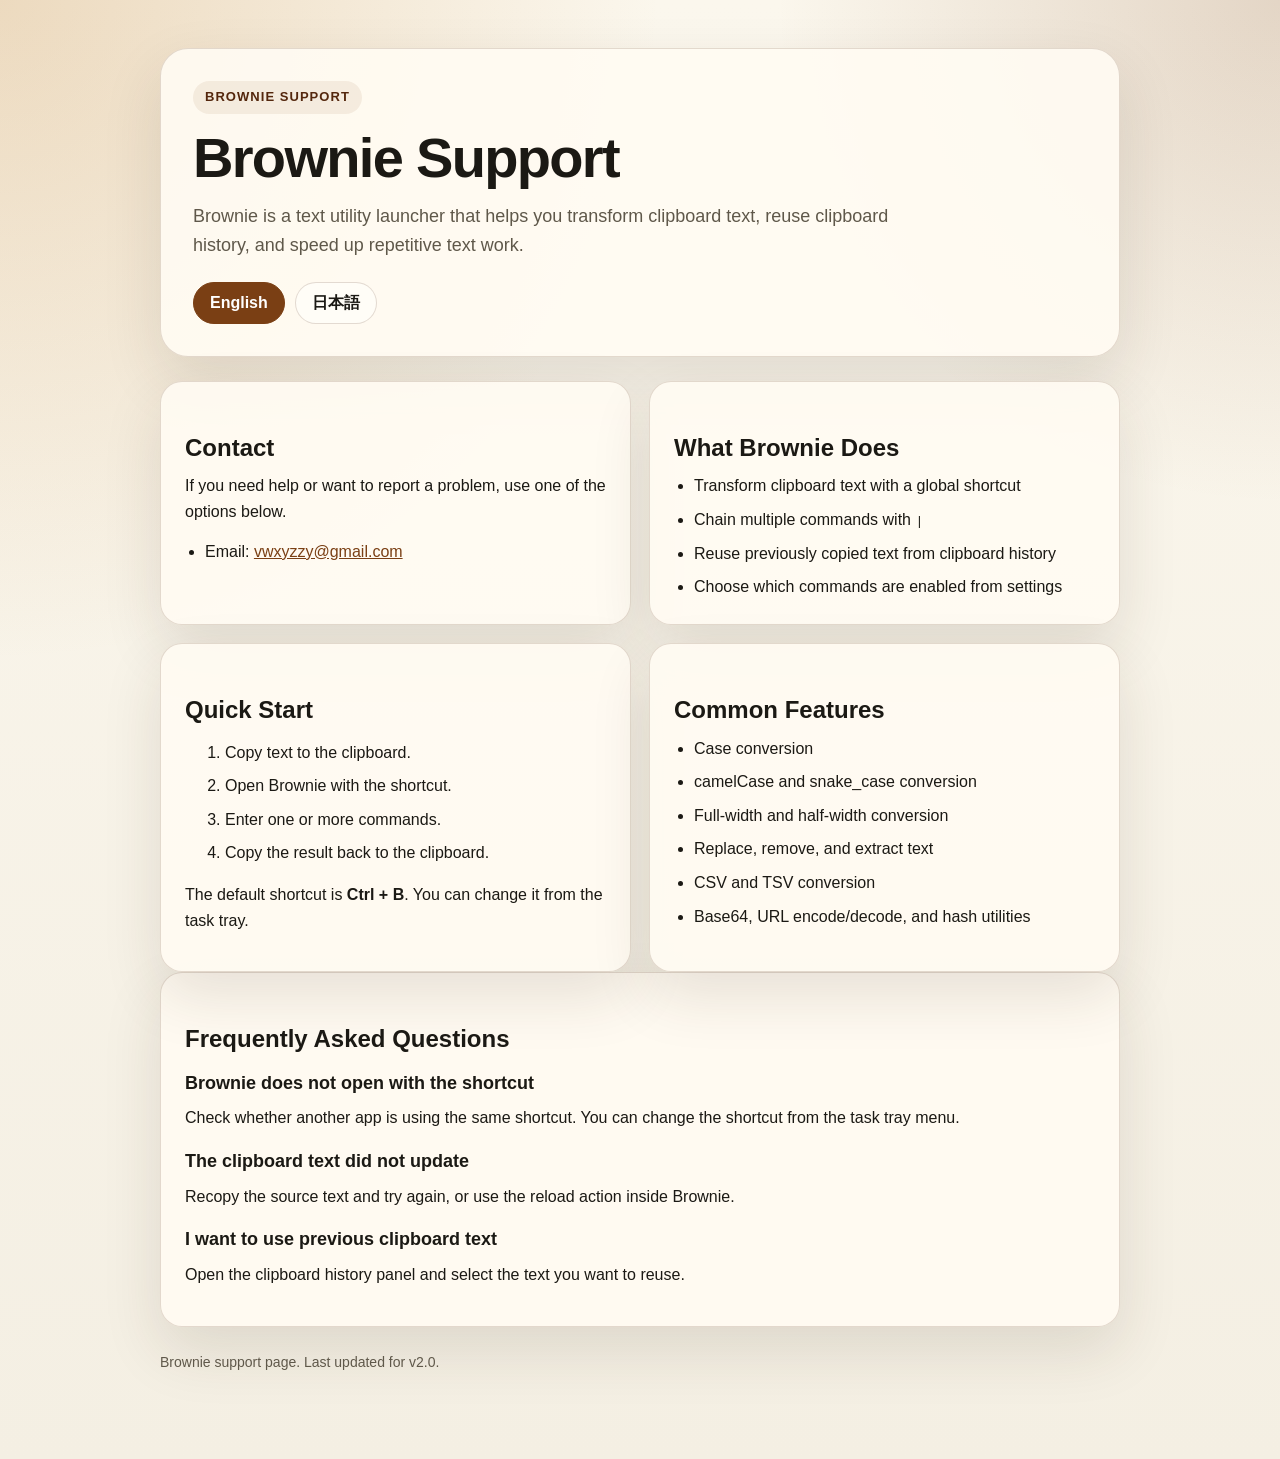
==== en.html @ 69c0fb90 "initial commit" ====
<!doctype html>
<html lang="en">
  <head>
    <meta charset="UTF-8" />
    <meta name="viewport" content="width=device-width, initial-scale=1.0" />
    <title>Brownie Support</title>
    <meta
      name="description"
      content="Support page for Brownie, a clipboard text transformation launcher for Windows."
    />
    <link rel="stylesheet" href="./styles.css" />
  </head>
  <body>
    <main class="page">
      <section class="hero">
        <p class="eyebrow">Brownie Support</p>
        <h1>Brownie Support</h1>
        <p class="lead">
          Brownie is a text utility launcher that helps you transform clipboard
          text, reuse clipboard history, and speed up repetitive text work.
        </p>
        <div class="language-switch">
          <a href="./en.html" class="active">English</a>
          <a href="./ja.html">日本語</a>
        </div>
      </section>

      <section class="grid">
        <article class="card">
          <h2>Contact</h2>
          <p>If you need help or want to report a problem, use one of the options below.</p>
          <ul>
            <li>Email: <a href="mailto:vwxyzzy@gmail.com">vwxyzzy@gmail.com</a></li>
          </ul>
        </article>

        <article class="card">
          <h2>What Brownie Does</h2>
          <ul>
            <li>Transform clipboard text with a global shortcut</li>
            <li>Chain multiple commands with <code>|</code></li>
            <li>Reuse previously copied text from clipboard history</li>
            <li>Choose which commands are enabled from settings</li>
          </ul>
        </article>

        <article class="card">
          <h2>Quick Start</h2>
          <ol>
            <li>Copy text to the clipboard.</li>
            <li>Open Brownie with the shortcut.</li>
            <li>Enter one or more commands.</li>
            <li>Copy the result back to the clipboard.</li>
          </ol>
          <p>The default shortcut is <strong>Ctrl + B</strong>. You can change it from the task tray.</p>
        </article>

        <article class="card">
          <h2>Common Features</h2>
          <ul>
            <li>Case conversion</li>
            <li>camelCase and snake_case conversion</li>
            <li>Full-width and half-width conversion</li>
            <li>Replace, remove, and extract text</li>
            <li>CSV and TSV conversion</li>
            <li>Base64, URL encode/decode, and hash utilities</li>
          </ul>
        </article>
      </section>

      <section class="card">
        <h2>Frequently Asked Questions</h2>
        <div class="faq-item">
          <h3>Brownie does not open with the shortcut</h3>
          <p>
            Check whether another app is using the same shortcut. You can change
            the shortcut from the task tray menu.
          </p>
        </div>
        <div class="faq-item">
          <h3>The clipboard text did not update</h3>
          <p>
            Recopy the source text and try again, or use the reload action inside
            Brownie.
          </p>
        </div>
        <div class="faq-item">
          <h3>I want to use previous clipboard text</h3>
          <p>
            Open the clipboard history panel and select the text you want to reuse.
          </p>
        </div>
      </section>

      <p class="footer">
        Brownie support page. Last updated for v2.0.
      </p>
    </main>
  </body>
</html>
---- styles.css ----
:root {
  --bg: #f4efe3;
  --panel: rgba(255, 251, 242, 0.92);
  --panel-strong: #fffdf7;
  --text: #1b1914;
  --muted: #5f584a;
  --accent: #7a3f14;
  --accent-strong: #54270d;
  --border: rgba(84, 39, 13, 0.16);
  --shadow: 0 24px 60px rgba(58, 38, 24, 0.12);
}

* {
  box-sizing: border-box;
}

html {
  font-family:
    "Avenir Next",
    "Segoe UI",
    sans-serif;
  line-height: 1.6;
  color: var(--text);
  background:
    radial-gradient(circle at top left, rgba(199, 143, 72, 0.28), transparent 34%),
    radial-gradient(circle at top right, rgba(122, 63, 20, 0.18), transparent 26%),
    linear-gradient(180deg, #fbf7ed 0%, #f4efe3 100%);
}

body {
  margin: 0;
}

a {
  color: var(--accent);
}

.page {
  width: min(960px, calc(100% - 32px));
  margin: 0 auto;
  padding: 48px 0 72px;
}

.hero {
  background: var(--panel);
  border: 1px solid var(--border);
  border-radius: 28px;
  box-shadow: var(--shadow);
  padding: 32px;
}

.eyebrow {
  display: inline-block;
  margin: 0 0 12px;
  padding: 6px 12px;
  border-radius: 999px;
  background: rgba(122, 63, 20, 0.08);
  color: var(--accent-strong);
  font-size: 13px;
  font-weight: 700;
  letter-spacing: 0.08em;
  text-transform: uppercase;
}

h1,
h2,
h3 {
  margin: 0 0 12px;
  line-height: 1.15;
}

h1 {
  font-size: clamp(34px, 6vw, 56px);
  letter-spacing: -0.03em;
}

h2 {
  font-size: 24px;
  margin-top: 28px;
}

h3 {
  font-size: 18px;
  margin-top: 20px;
}

p {
  margin: 0 0 14px;
}

.lead {
  max-width: 720px;
  color: var(--muted);
  font-size: 18px;
}

.language-switch {
  display: flex;
  gap: 10px;
  flex-wrap: wrap;
  margin-top: 22px;
}

.language-switch a,
.button-link {
  display: inline-flex;
  align-items: center;
  justify-content: center;
  min-height: 42px;
  padding: 0 16px;
  border-radius: 999px;
  border: 1px solid var(--border);
  background: var(--panel-strong);
  color: var(--text);
  font-weight: 700;
  text-decoration: none;
}

.language-switch a.active {
  background: var(--accent);
  border-color: var(--accent);
  color: #fff;
}

.grid {
  display: grid;
  grid-template-columns: repeat(2, minmax(0, 1fr));
  gap: 18px;
  margin-top: 24px;
}

.card {
  background: var(--panel);
  border: 1px solid var(--border);
  border-radius: 22px;
  box-shadow: var(--shadow);
  padding: 24px;
}

.card ul {
  margin: 0;
  padding-left: 20px;
}

.card li + li {
  margin-top: 8px;
}

.faq-item + .faq-item {
  margin-top: 18px;
}

.footer {
  color: var(--muted);
  font-size: 14px;
  margin-top: 24px;
}

@media (max-width: 760px) {
  .page {
    width: min(100% - 20px, 960px);
    padding: 20px 0 40px;
  }

  .hero,
  .card {
    padding: 20px;
    border-radius: 20px;
  }

  .grid {
    grid-template-columns: 1fr;
  }

  .lead {
    font-size: 16px;
  }
}
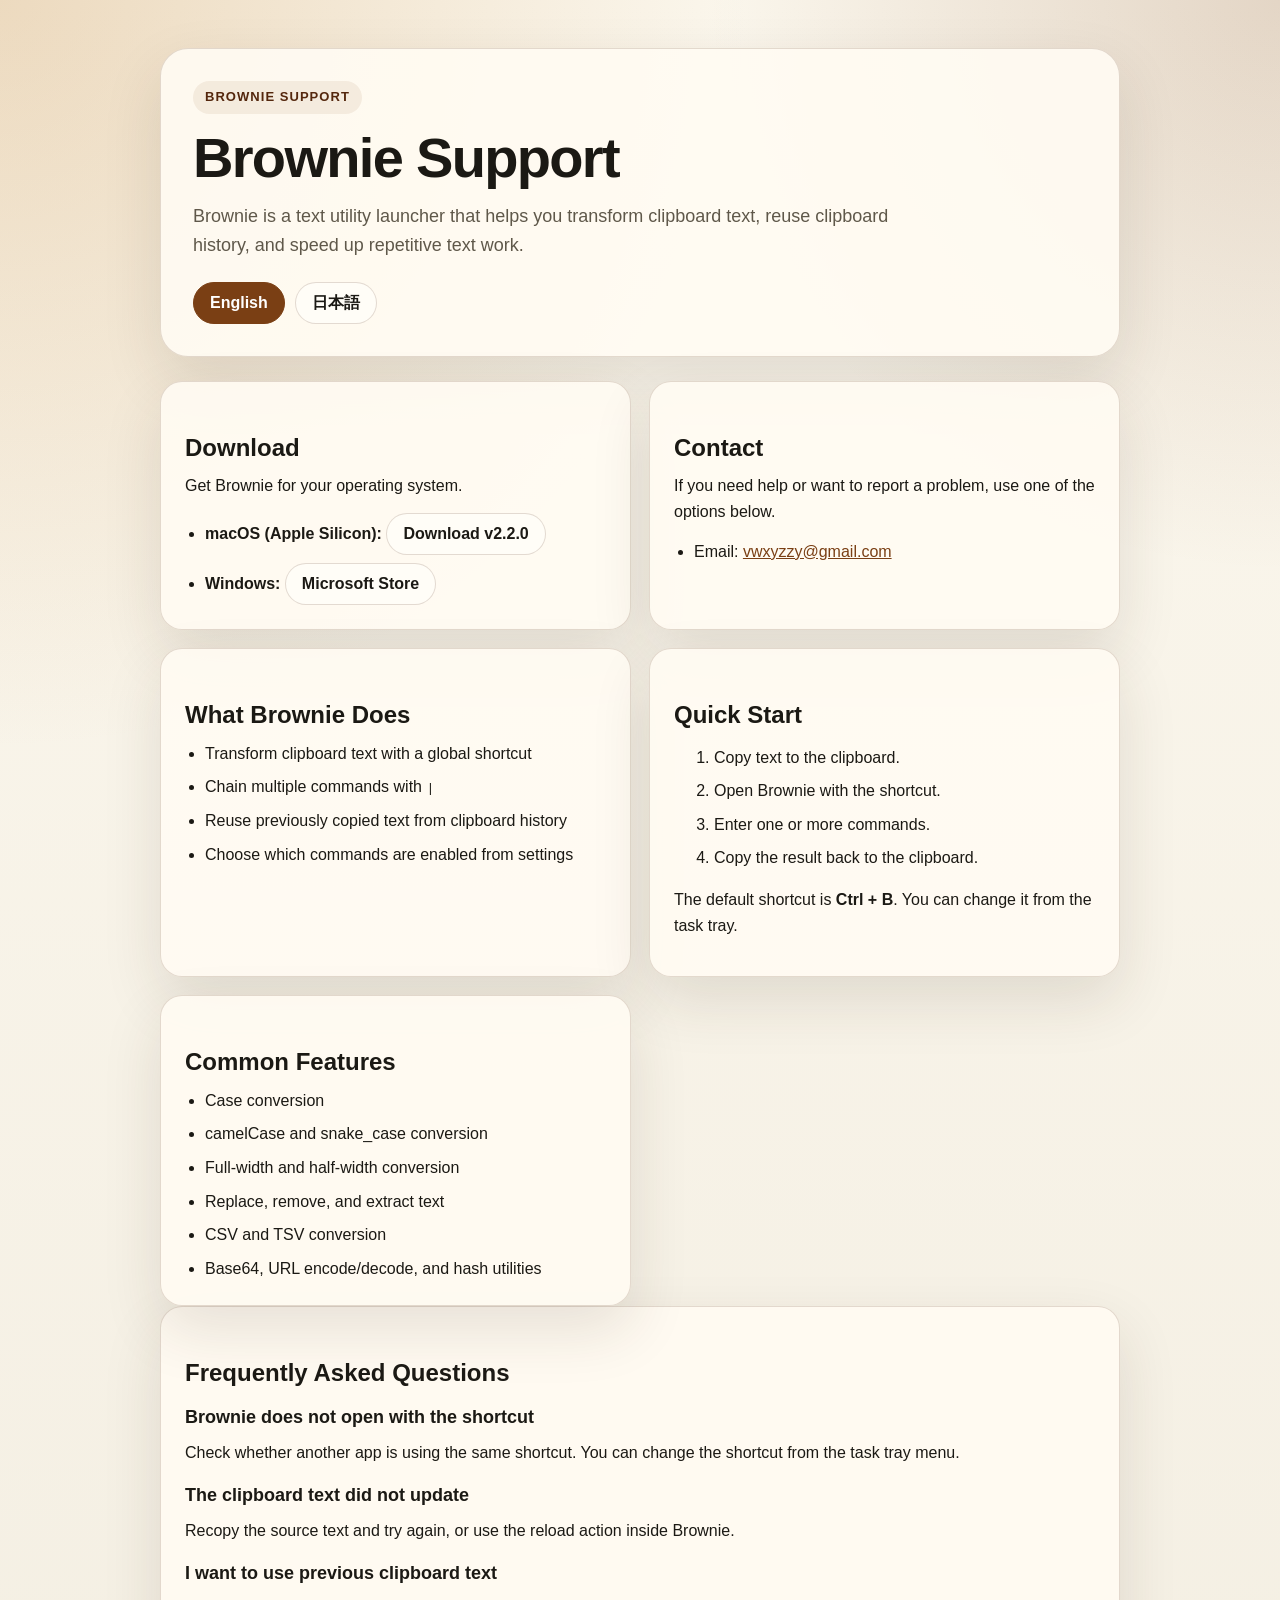
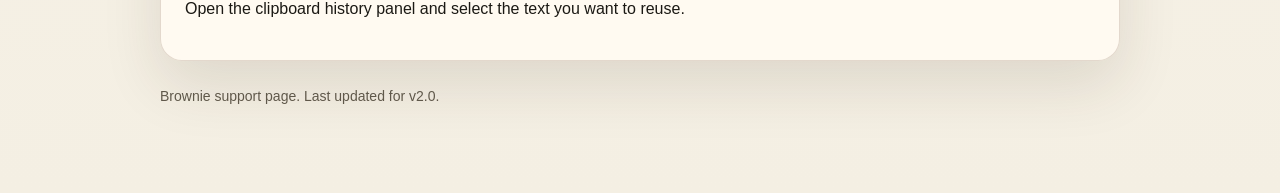
==== commit da125ec1: "ダウンロード情報を追加" ====
--- a/en.html
+++ b/en.html
@@ -26,6 +26,15 @@
       </section>
 
       <section class="grid">
+        <article class="card">
+          <h2>Download</h2>
+          <p>Get Brownie for your operating system.</p>
+          <ul>
+            <li><strong>macOS (Apple Silicon):</strong> <a href="https://github.com/hosokawat/brownie_support/releases/download/v2.2.0/Brownie-darwin-arm64-2.2.0.zip" class="button-link" target="_blank">Download v2.2.0</a></li>
+            <li><strong>Windows:</strong> <a href="https://apps.microsoft.com/detail/9nm58600cm3c" class="button-link" target="_blank">Microsoft Store</a></li>
+          </ul>
+        </article>
+
         <article class="card">
           <h2>Contact</h2>
           <p>If you need help or want to report a problem, use one of the options below.</p>
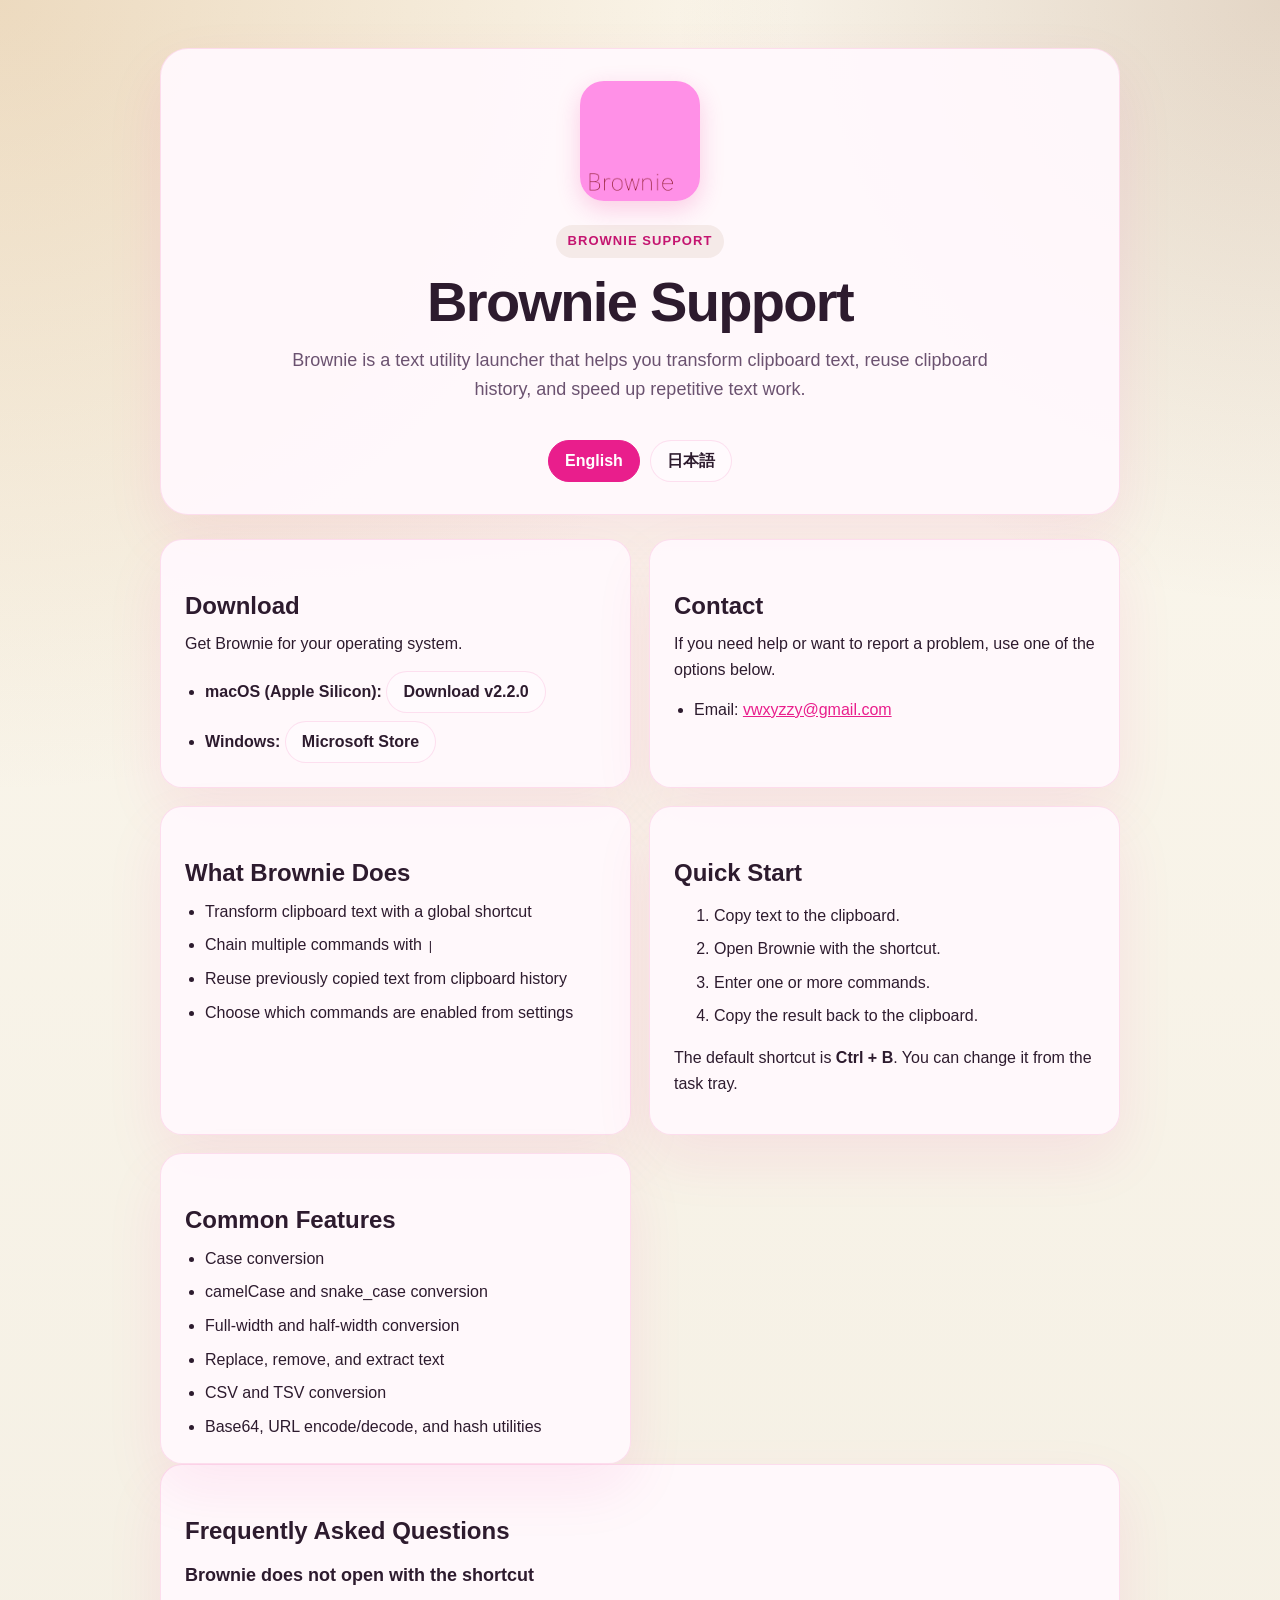
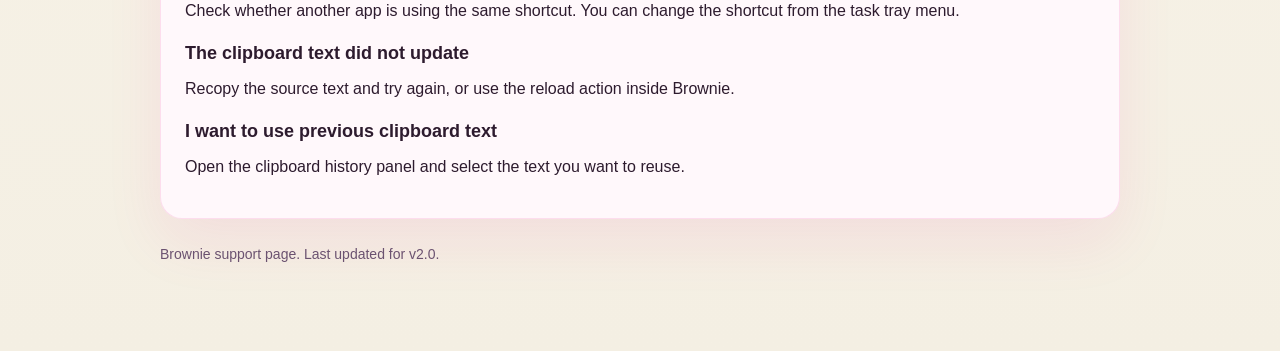
==== commit 33feba1c: "ロゴを追加" ====
--- a/en.html
+++ b/en.html
@@ -9,10 +9,12 @@
       content="Support page for Brownie, a clipboard text transformation launcher for Windows."
     />
     <link rel="stylesheet" href="./styles.css" />
+    <link rel="icon" type="image/png" href="./Logo300x300.png" />
   </head>
   <body>
     <main class="page">
       <section class="hero">
+        <img src="./Logo300x300.png" alt="Brownie Logo" class="logo" />
         <p class="eyebrow">Brownie Support</p>
         <h1>Brownie Support</h1>
         <p class="lead">
--- a/styles.css
+++ b/styles.css
@@ -1,13 +1,13 @@
 :root {
-  --bg: #f4efe3;
-  --panel: rgba(255, 251, 242, 0.92);
-  --panel-strong: #fffdf7;
-  --text: #1b1914;
-  --muted: #5f584a;
-  --accent: #7a3f14;
-  --accent-strong: #54270d;
-  --border: rgba(84, 39, 13, 0.16);
-  --shadow: 0 24px 60px rgba(58, 38, 24, 0.12);
+  --bg: #fdf5fa;
+  --panel: rgba(255, 248, 252, 0.95);
+  --panel-strong: #fffafd;
+  --text: #2d1b2e;
+  --muted: #6b5270;
+  --accent: #e91e8c;
+  --accent-strong: #c41570;
+  --border: rgba(233, 30, 140, 0.12);
+  --shadow: 0 24px 60px rgba(233, 30, 140, 0.08);
 }
 
 * {
@@ -47,6 +47,18 @@
   border-radius: 28px;
   box-shadow: var(--shadow);
   padding: 32px;
+  display: flex;
+  flex-direction: column;
+  align-items: center;
+  text-align: center;
+}
+
+.logo {
+  width: 120px;
+  height: 120px;
+  border-radius: 24px;
+  margin-bottom: 24px;
+  box-shadow: 0 8px 24px rgba(233, 30, 140, 0.2);
 }
 
 .eyebrow {
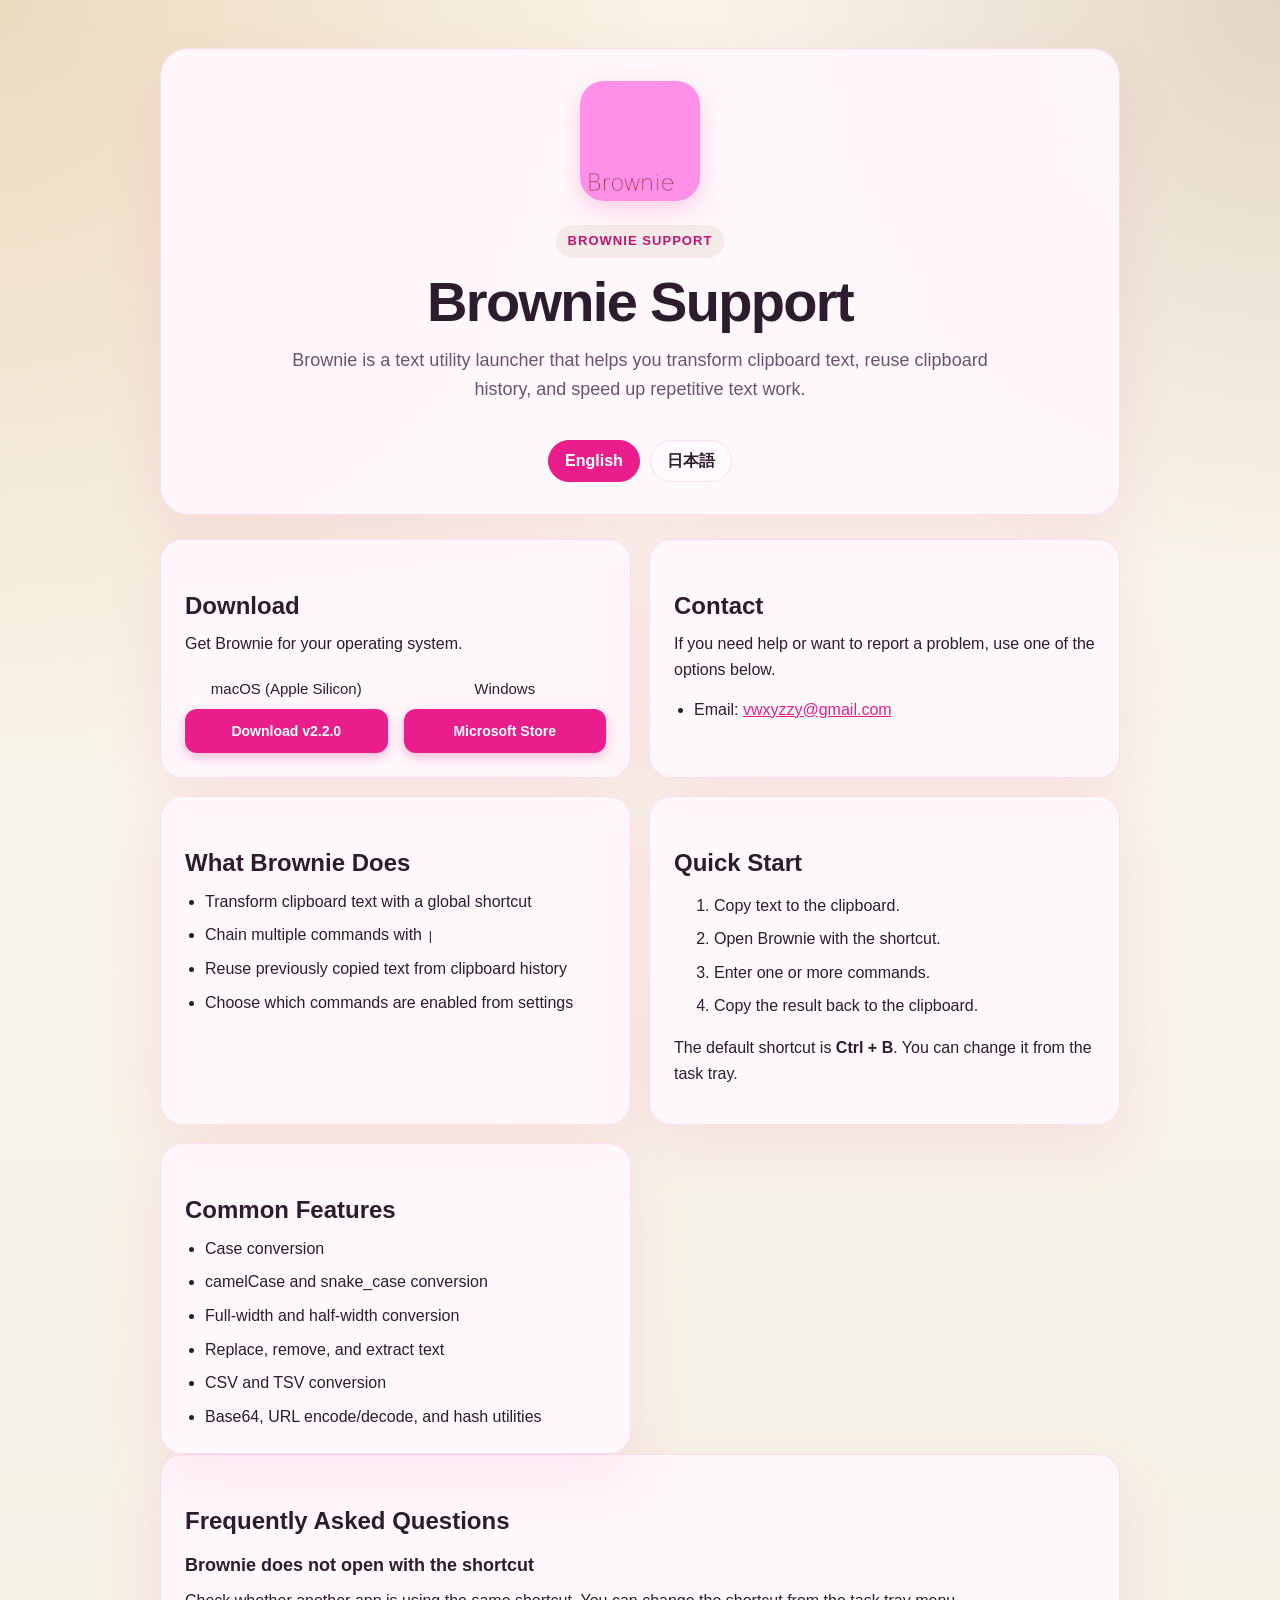
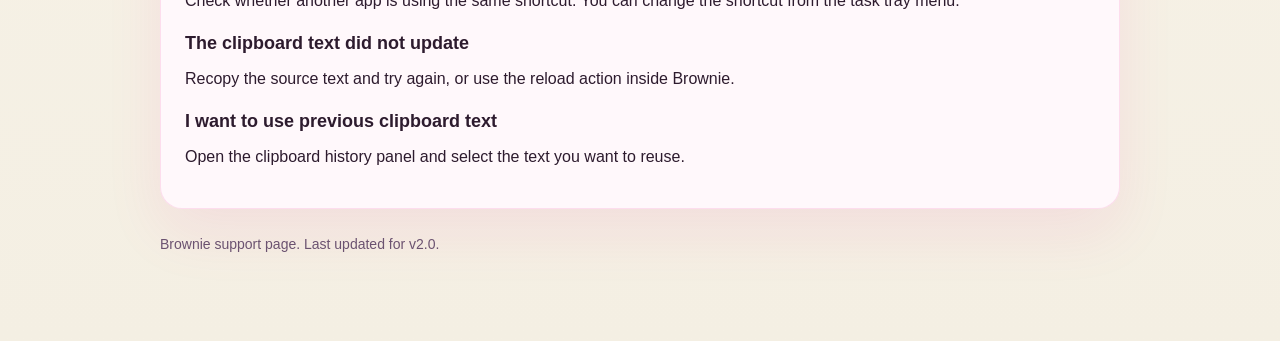
==== commit d9f51604: "ダウンロードボタンをOSに応じて表示切り替え" ====
--- a/en.html
+++ b/en.html
@@ -28,16 +28,22 @@
       </section>
 
       <section class="grid">
-        <article class="card">
+        <article class="card" id="download">
           <h2>Download</h2>
           <p>Get Brownie for your operating system.</p>
-          <ul>
-            <li><strong>macOS (Apple Silicon):</strong> <a href="https://github.com/hosokawat/brownie_support/releases/download/v2.2.0/Brownie-darwin-arm64-2.2.0.zip" class="button-link" target="_blank">Download v2.2.0</a></li>
-            <li><strong>Windows:</strong> <a href="https://apps.microsoft.com/detail/9nm58600cm3c" class="button-link" target="_blank">Microsoft Store</a></li>
-          </ul>
+          <div class="download-buttons">
+            <div class="download-item">
+              <p class="download-label" id="label-macos">macOS (Apple Silicon)</p>
+              <a href="https://github.com/hosokawat/brownie_support/releases/download/v2.2.0/Brownie-darwin-arm64-2.2.0.zip" class="download-button" target="_blank">Download v2.2.0</a>
+            </div>
+            <div class="download-item">
+              <p class="download-label" id="label-windows">Windows</p>
+              <a href="https://apps.microsoft.com/detail/9nm58600cm3c" class="download-button" target="_blank">Microsoft Store</a>
+            </div>
+          </div>
         </article>
 
-        <article class="card">
+        <article class="card" id="contact">
           <h2>Contact</h2>
           <p>If you need help or want to report a problem, use one of the options below.</p>
           <ul>
@@ -45,7 +51,7 @@
           </ul>
         </article>
 
-        <article class="card">
+        <article class="card" id="features">
           <h2>What Brownie Does</h2>
           <ul>
             <li>Transform clipboard text with a global shortcut</li>
@@ -55,7 +61,7 @@
           </ul>
         </article>
 
-        <article class="card">
+        <article class="card" id="quickstart">
           <h2>Quick Start</h2>
           <ol>
             <li>Copy text to the clipboard.</li>
@@ -66,7 +72,7 @@
           <p>The default shortcut is <strong>Ctrl + B</strong>. You can change it from the task tray.</p>
         </article>
 
-        <article class="card">
+        <article class="card" id="common">
           <h2>Common Features</h2>
           <ul>
             <li>Case conversion</li>
@@ -79,7 +85,7 @@
         </article>
       </section>
 
-      <section class="card">
+      <section class="card" id="faq">
         <h2>Frequently Asked Questions</h2>
         <div class="faq-item">
           <h3>Brownie does not open with the shortcut</h3>
@@ -107,5 +113,24 @@
         Brownie support page. Last updated for v2.0.
       </p>
     </main>
+    <script>
+      // Detect user's OS and make the corresponding label bold
+      const userAgent = navigator.userAgent;
+      let userOS = '';
+
+      if (userAgent.includes('Mac')) {
+        userOS = 'macos';
+      } else if (userAgent.includes('Windows')) {
+        userOS = 'windows';
+      }
+
+      if (userOS === 'macos') {
+        const label = document.getElementById('label-macos');
+        if (label) label.classList.add('active');
+      } else if (userOS === 'windows') {
+        const label = document.getElementById('label-windows');
+        if (label) label.classList.add('active');
+      }
+    </script>
   </body>
 </html>
--- a/styles.css
+++ b/styles.css
@@ -158,6 +158,56 @@
   margin-top: 8px;
 }
 
+.download-buttons {
+  display: grid;
+  grid-template-columns: repeat(2, 1fr);
+  gap: 16px;
+  margin-top: 20px;
+}
+
+.download-item {
+  display: flex;
+  flex-direction: column;
+  align-items: center;
+  text-align: center;
+}
+
+.download-label {
+  font-size: 15px;
+  font-weight: 400;
+  color: var(--text);
+  margin: 0 0 8px;
+}
+
+.download-label.active {
+  font-weight: 700;
+}
+
+.download-button {
+  display: inline-flex;
+  align-items: center;
+  justify-content: center;
+  width: 100%;
+  min-height: 44px;
+  padding: 10px 12px;
+  border-radius: 12px;
+  border: none;
+  background: var(--accent);
+  color: #fff;
+  font-weight: 700;
+  font-size: 14px;
+  text-decoration: none;
+  transition: all 0.2s ease;
+  box-shadow: 0 4px 12px rgba(233, 30, 140, 0.3);
+  word-break: break-word;
+}
+
+.download-button:hover {
+  background: var(--accent-strong);
+  box-shadow: 0 8px 20px rgba(233, 30, 140, 0.4);
+  transform: translateY(-2px);
+}
+
 .faq-item + .faq-item {
   margin-top: 18px;
 }
@@ -180,10 +230,20 @@
     border-radius: 20px;
   }
 
+  .logo {
+    width: 100px;
+    height: 100px;
+    margin-bottom: 16px;
+  }
+
   .grid {
     grid-template-columns: 1fr;
   }
 
+  .download-buttons {
+    grid-template-columns: 1fr;
+  }
+
   .lead {
     font-size: 16px;
   }
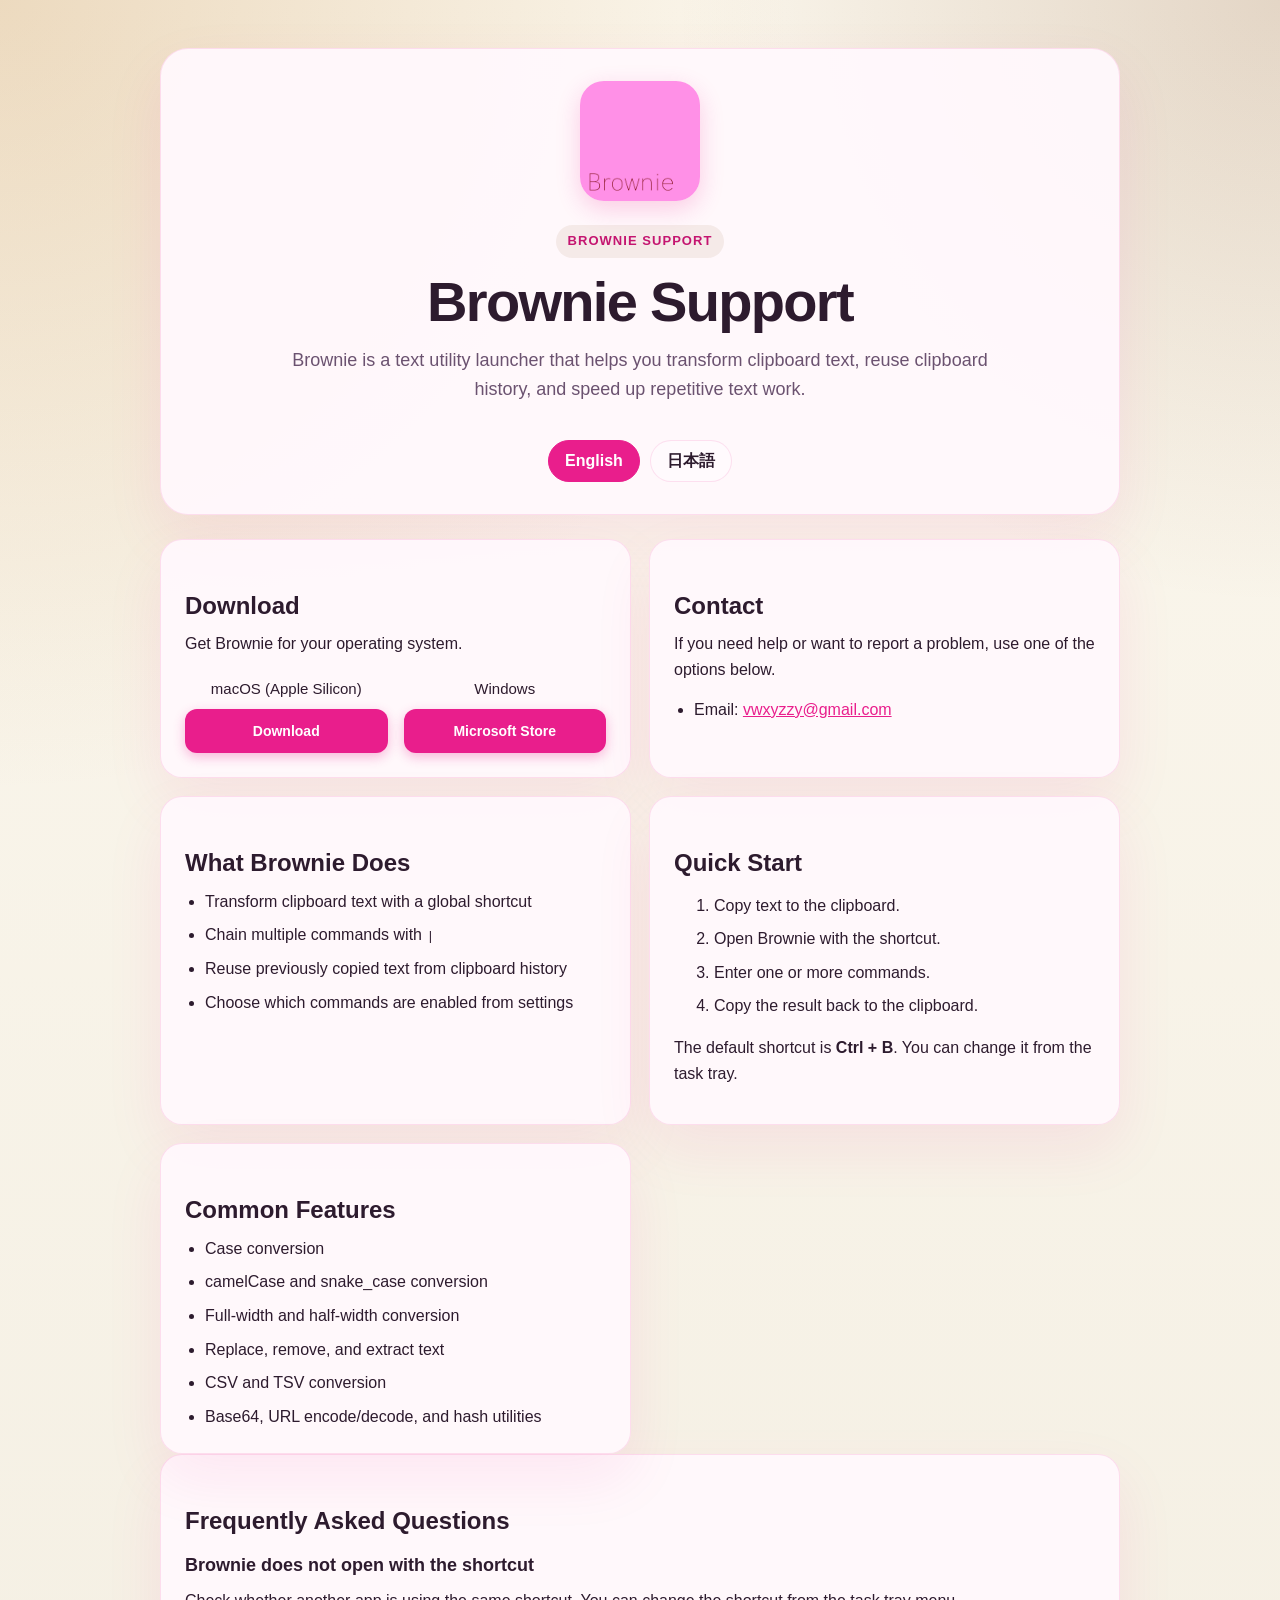
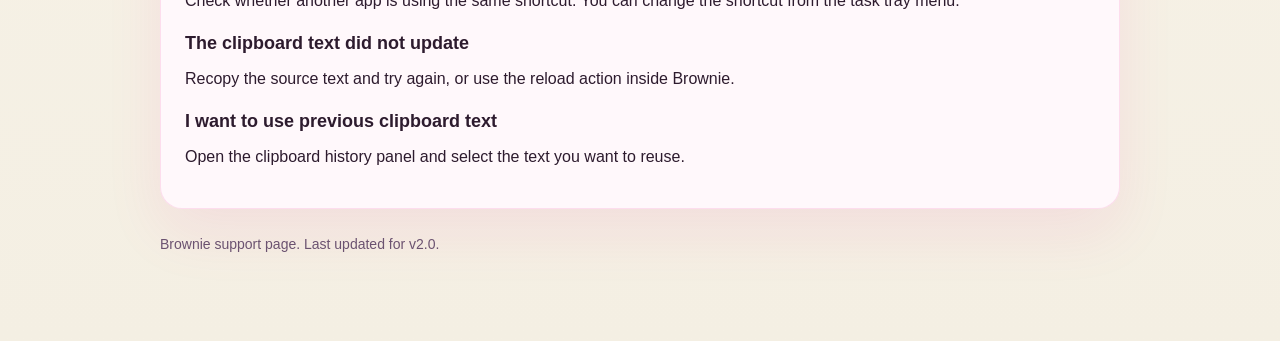
==== commit 517b7b95: "mac版ダウンロードリンクの変更" ====
--- a/en.html
+++ b/en.html
@@ -34,7 +34,7 @@
           <div class="download-buttons">
             <div class="download-item">
               <p class="download-label" id="label-macos">macOS (Apple Silicon)</p>
-              <a href="https://github.com/hosokawat/brownie_support/releases/download/v2.2.0/Brownie-darwin-arm64-2.2.0.zip" class="download-button" target="_blank">Download v2.2.0</a>
+              <a href="https://github.com/hosokawat/brownie_support/releases/" class="download-button" target="_blank">Download</a>
             </div>
             <div class="download-item">
               <p class="download-label" id="label-windows">Windows</p>
--- a/styles.css
+++ b/styles.css
@@ -183,6 +183,12 @@
   font-weight: 700;
 }
 
+.download-label.active::before {
+  content: "✓ ";
+  color: var(--accent);
+  font-weight: 700;
+}
+
 .download-button {
   display: inline-flex;
   align-items: center;
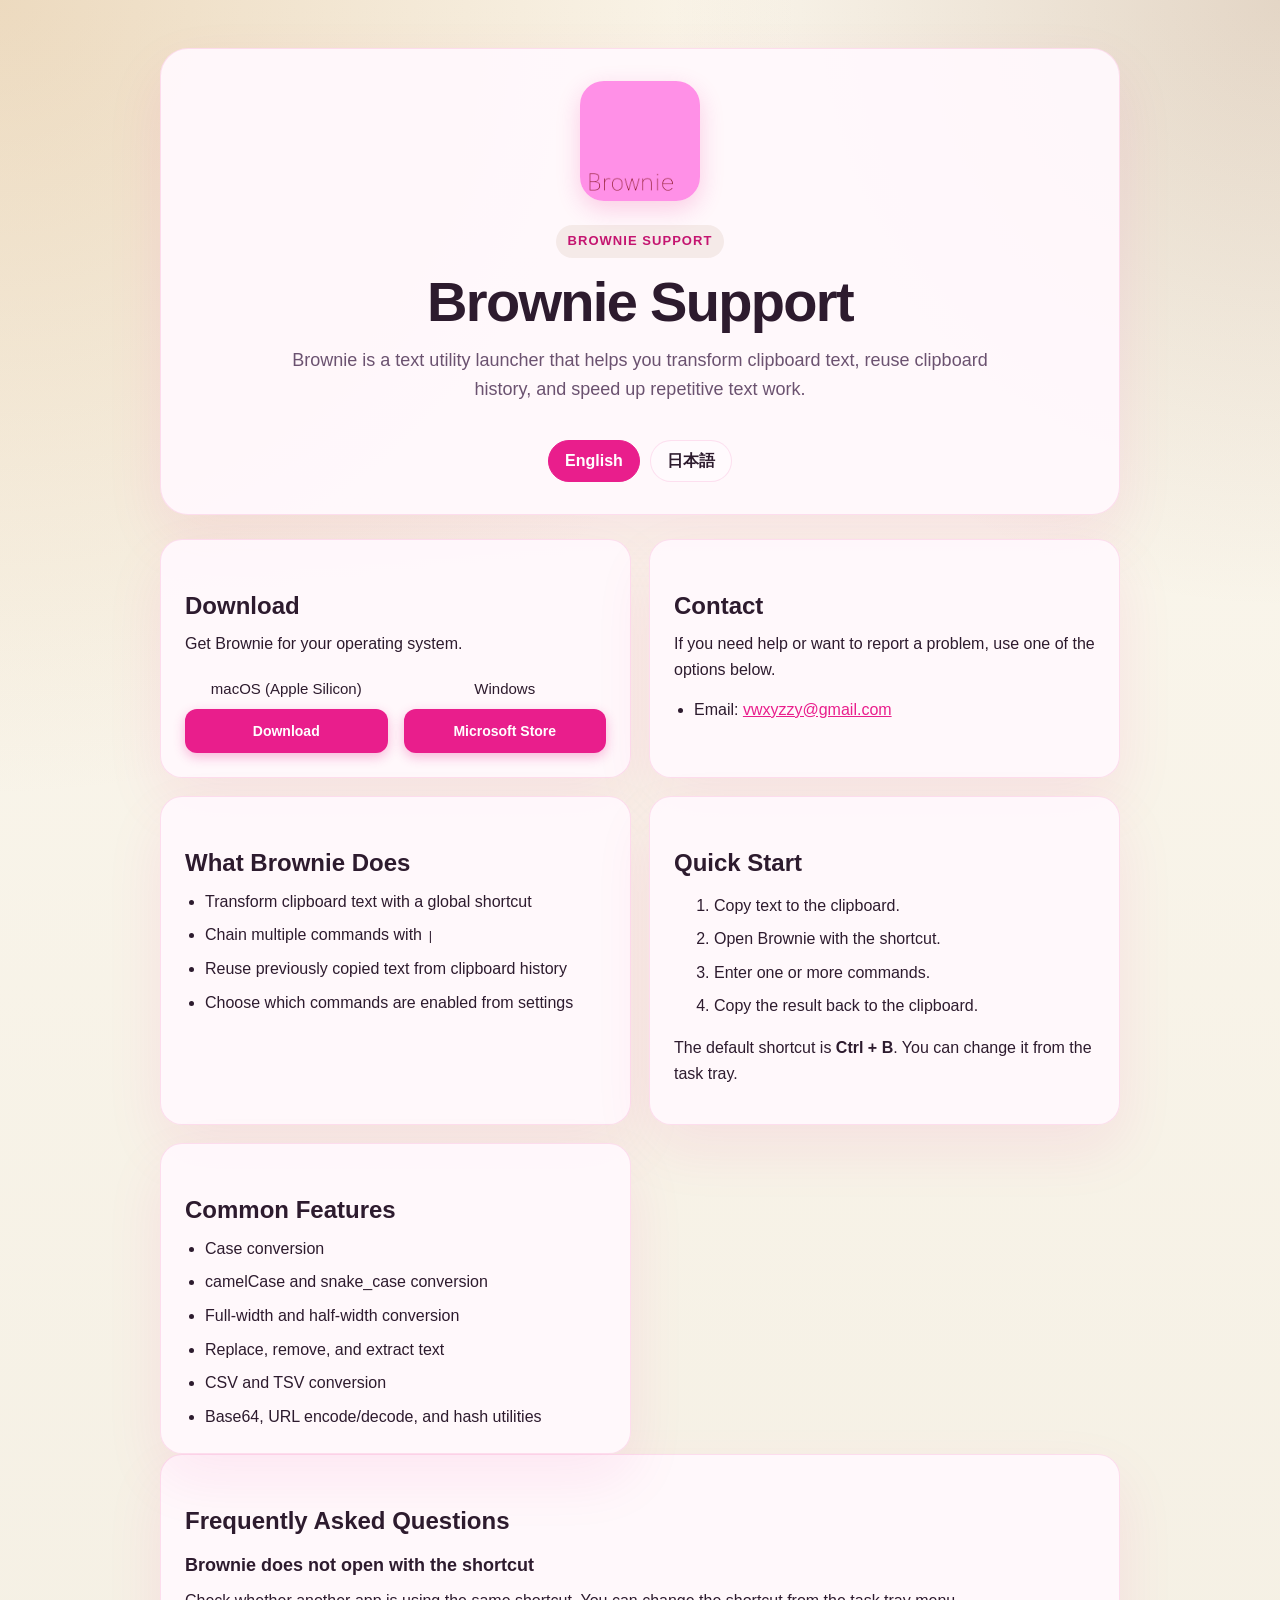
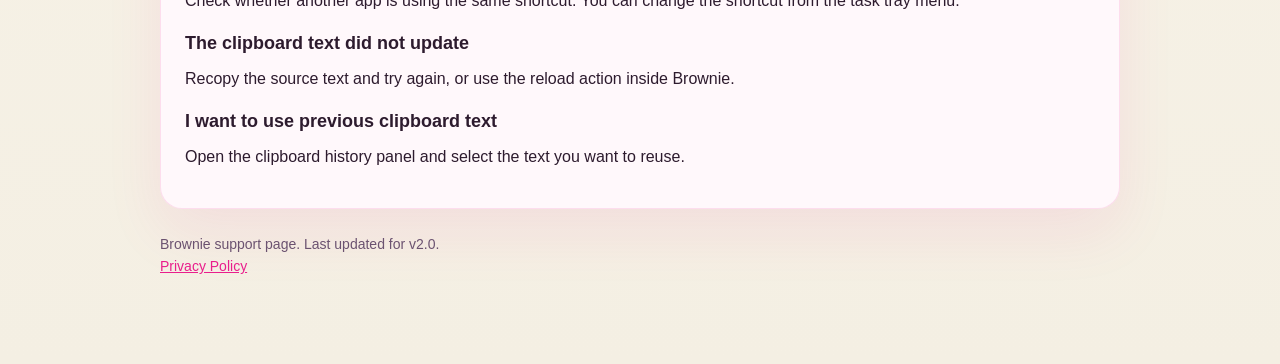
==== commit c3c97bb2: "プライバシーポリシーを追加" ====
--- a/en.html
+++ b/en.html
@@ -111,6 +111,8 @@
 
       <p class="footer">
         Brownie support page. Last updated for v2.0.
+        <br />
+        <a href="./privacy-en.html">Privacy Policy</a>
       </p>
     </main>
     <script>
